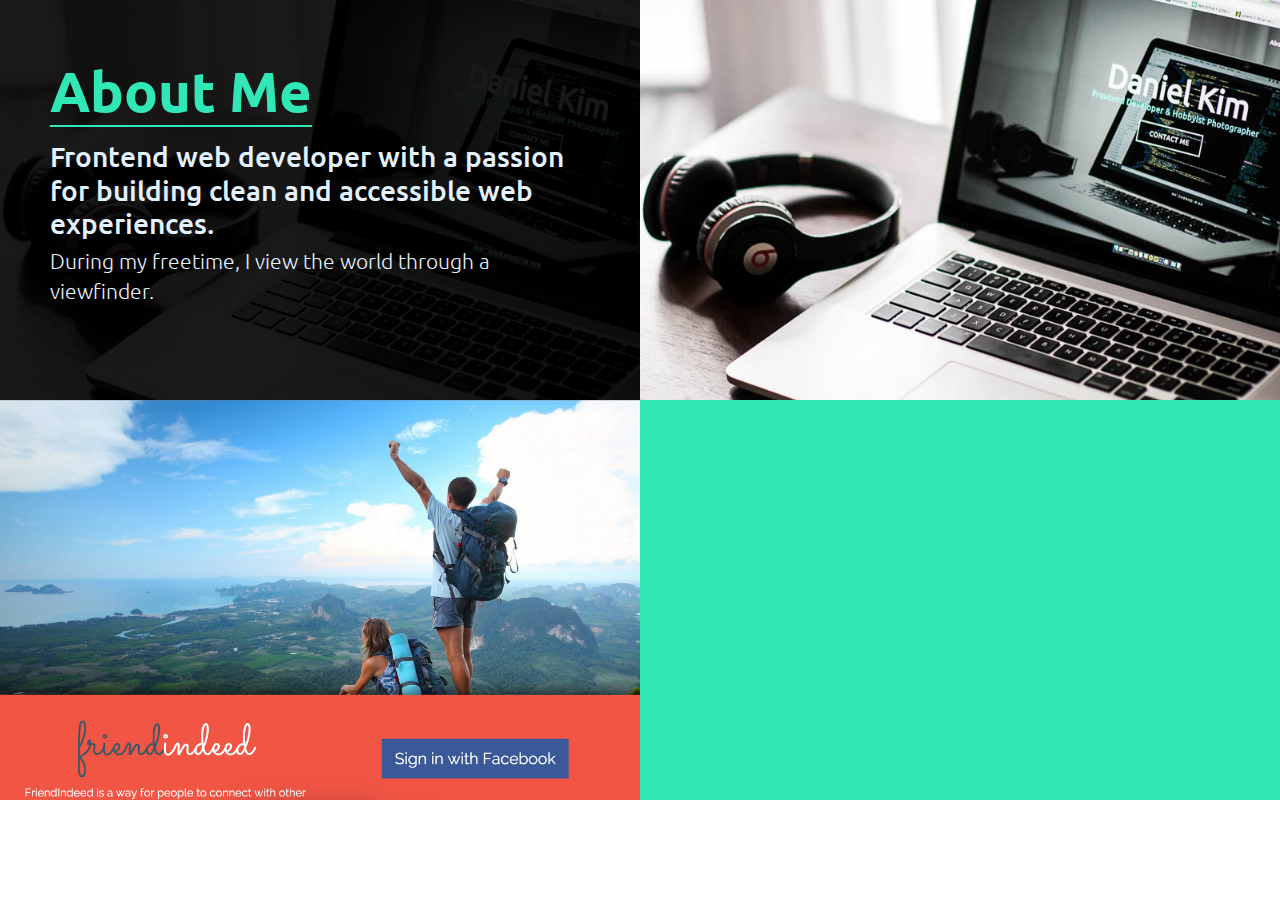
==== index.html @ d2d0f6fd "first commit" ====
<!DOCTYPE html>
<html lang="en">

<head>
	<meta charset="UTF-8">
	<title>site2</title>
	<link rel="stylesheet" href="https://maxcdn.bootstrapcdn.com/bootstrap/3.3.1/css/bootstrap.min.css">
	<link rel="stylesheet" href="https://maxcdn.bootstrapcdn.com/font-awesome/4.3.0/css/font-awesome.min.css">
	<link rel="stylesheet" href="css/style.css">
	<meta name="viewport" content="width=device-width, initial-scale=1">
</head>

<body>
	<div class="page" id="projects">
		<div class="container-fluid">
			<div class="row">

				<section class="col-sm-6" id="aboutme">
					<div class="project-container">
						<div class="project">
							<span class="project-title">About Me</span><br>
							<span class="project-desc">Frontend web developer with a passion for building clean and accessible web experiences.</span><br>
							<span class="project-build">During my freetime, I view the world through a viewfinder.</span><br><br>
						</div>
					</div>
				</section>

				<section class="col-sm-6" id="aboutme">
					<div class="project-container">
						<div class="project">
							<span class="project-title">yes!chef</span><br>
							<span class="project-desc">store your favorite recipes</span><br>
							<span class="project-build">built with: Rails, MongoDB, Bootstrap</span><br><br>
							<a href="https://yeschef.herokuapp.com" class="btn-visit"> Visit Me </a>
						</div>
					</div>
				</section>


				<section class="col-sm-6" id="fi">
					<div class="project-container">
						<div class="project">
							<span class="project-title">friendindeed</span>
							<span class="project-desc">spread kindness through good deeds></span><br>
							<span class="project-build">built with: Rails, PostgreSQL, Bootstrspan</span><br><br>
							<a href="https://friendindeed.herokuapp.com" class="btn-visit"> Visit Me </a>
						</div>
					</div>
				</section>

				<section class="col-sm-6" id="fi">
					<div class="contact-container">
						<div class="project">
							<span class="project-title">Contact Me</span>
							<span class="project-desc">Email: mrdanielkim@gmail.com<br>Phone: 213.500.6353</span><br>
							<!-- <span class="project-build">built with: Rails, PostgreSQL, Bootstrspan</span><br><br> -->
							<a href="https://github.com/jolamola"><i class="fa fa-github-alt fa-2x fa-icon-custom"></i></a>
							<a href="http://www.linkedin.com/in/mrdanielkim"><i class="fa fa-linkedin fa-2x fa-icon-custom"></i></a>
							<!-- <a href="https://friendindeed.herokuapp.com" class="btn-visit"> Visit Me </a> -->
						</div>
					</div>
				</section>

		






			</div>
		</div>

	</div>
</body>

</html>
---- css/style.css ----
@import url(http://fonts.googleapis.com/css?family=Ubuntu:300,400,500,700);

/*font-family: 'Roboto', sans-serif;*/
/* light blue:E4F1FE*/

h1, h2, h3, h4, h5, h6 {
	margin: 0;
}

.project-container {
	min-height: 400px;
}

#projects section  {
	padding:0;
}
#yeschef {
	background: url("../images/yeschef.png");
	background-size: cover;
	background-repeat: no-repeat;
	background-position: center center;
	height:auto;
}

#fi {
	background: url("../images/fi.png");
	background-size: cover;
	background-repeat: no-repeat;
	background-position: center center;
	height:auto;
}

#aboutme {
	background: url("../images/aboutme.jpg");
	background-size: cover;
	background-repeat: no-repeat;
	background-position: center center;
	height: auto;
}

.project{
	opacity: 0;
	padding-top: 50px;
	padding-left: 50px;
	padding-right: 50px;
}

.project-container:hover .project {
	opacity: 1;
	color: white;
	display: block;
}

.project-container:hover {
	background-color: rgba(0,0,0,0.9);
	-webkit-transition: all linear 0.1s;
	-moz-transition: all linear 0.1s;
	transition: all linear 0.1s;
}

.project-title {
	font-family: 'Ubuntu', sans-serif;
	font-weight: 700;
	color: #31E7B6;
	font-size: 4em;
	border-bottom: 2px solid #31E7B6;
}

.project-desc {
	font-family: 'Ubuntu', sans-serif;
	font-weight: 500;
	color: #E4F1FE;
	font-size: 2em;
	line-height: 1.2em;
	display: block;
	margin-top: 10px;
}

.project-build {
	font-family: 'Ubuntu', sans-serif;
	font-weight: 300;
	color: #E4F1FE;
	font-size: 1.5em;
	display: block;
	margin-top: -15px;
}

.contact-container {
	min-height: 400px;
	background-color: #31E7B6;
}

.contact-container:hover .project {
	opacity: 1;
	color: white;
	display: block;
}
.contact-container:hover {
	background-color: rgba(0,0,0,0.9);
	-webkit-transition: all linear 0.1s;
	-moz-transition: all linear 0.1s;
	transition: all linear 0.1s;
}

/*Buttons and Icons*/
.btn-visit {
	font-family: 'Ubuntu', sans-serif;
	font-weight: 400;
	color: #31E7B6;
	background: transparent;
	font-size: 20px;
	border: 1px solid #31E7B6;
	border-radius: 2px;	
	padding: 5px 25px;
	text-transform: uppercase;
	box-shadow: inset 0 0 0 0 #31E7B6;
	-webkit-transition: all linear 0.2s;
	-moz-transition: all linear 0.2s;
	transition: all linear 0.2s;
}

.btn-visit:hover {
	box-shadow: inset 0 0 0 50px #31E7B6;
	color: #000;
	text-decoration: none;
}

.fa-icon-custom {
	color: #31E7B6;
	margin-right: 10px;
	-webkit-transition: all linear 0.2s;
	-moz-transition: all linear 0.2s;
	transition: all linear 0.2s;
}

.fa-icon-custom:hover {
	color: #E4F1FE;
}
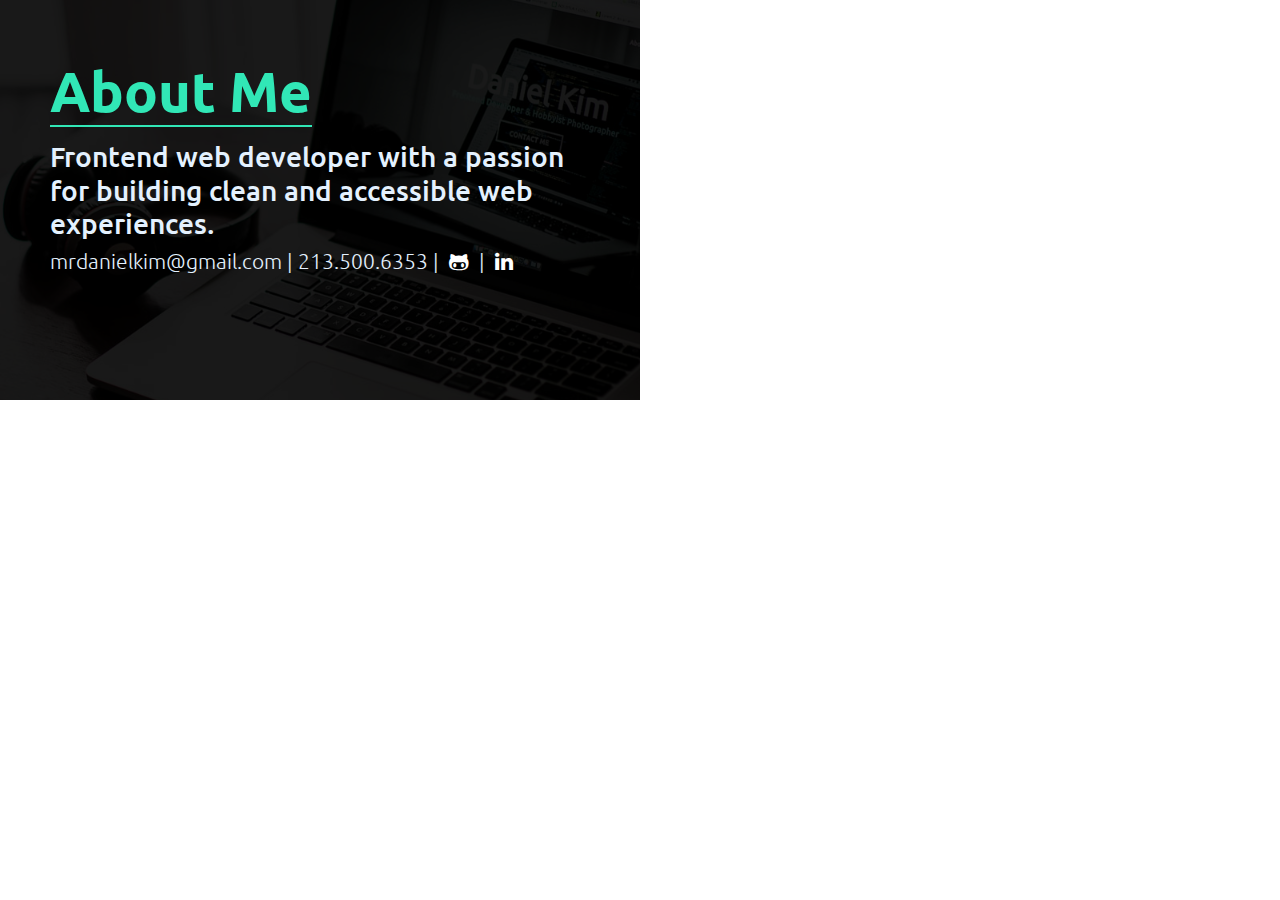
==== commit a180677b: "reorder squares:" ====
--- a/index.html
+++ b/index.html
@@ -20,12 +20,14 @@
 						<div class="project">
 							<span class="project-title">About Me</span><br>
 							<span class="project-desc">Frontend web developer with a passion for building clean and accessible web experiences.</span><br>
-							<span class="project-build">During my freetime, I view the world through a viewfinder.</span><br><br>
+							<span class="project-build">mrdanielkim@gmail.com | 213.500.6353 | 
+							<a href="https://github.com/jolamola"><i class="fa fa-github-alt fa-1x fa-icon-custom"></i></a> | 
+							<a href="http://www.linkedin.com/in/mrdanielkim"><i class="fa fa-linkedin fa-1x fa-icon-custom"></i></a></span><br><br>
 						</div>
 					</div>
 				</section>
 
-				<section class="col-sm-6" id="aboutme">
+				<section class="col-sm-6" id="yc">
 					<div class="project-container">
 						<div class="project">
 							<span class="project-title">yes!chef</span><br>
@@ -48,15 +50,13 @@
 					</div>
 				</section>
 
-				<section class="col-sm-6" id="fi">
-					<div class="contact-container">
+				<section class="col-sm-6" id="photos">
+					<div class="project-container">
 						<div class="project">
-							<span class="project-title">Contact Me</span>
-							<span class="project-desc">Email: mrdanielkim@gmail.com<br>Phone: 213.500.6353</span><br>
+							<span class="project-title">Photography</span>
+							<span class="project-desc">A sample of my work</span><br>
 							<!-- <span class="project-build">built with: Rails, PostgreSQL, Bootstrspan</span><br><br> -->
-							<a href="https://github.com/jolamola"><i class="fa fa-github-alt fa-2x fa-icon-custom"></i></a>
-							<a href="http://www.linkedin.com/in/mrdanielkim"><i class="fa fa-linkedin fa-2x fa-icon-custom"></i></a>
-							<!-- <a href="https://friendindeed.herokuapp.com" class="btn-visit"> Visit Me </a> -->
+							<a href="#" class="btn-visit"> Visit Me </a>
 						</div>
 					</div>
 				</section>
--- a/css/style.css
+++ b/css/style.css
@@ -1,4 +1,5 @@
 @import url(http://fonts.googleapis.com/css?family=Ubuntu:300,400,500,700);
+@import url(http://fonts.googleapis.com/css?family=Sacramento|Chelsea+Market);
 
 /*font-family: 'Roboto', sans-serif;*/
 /* light blue:E4F1FE*/
@@ -96,12 +97,20 @@
 	display: block;
 }
 .contact-container:hover {
-	background-color: rgba(0,0,0,0.9);
+	background-color: rgba(0,0,0,1);
 	-webkit-transition: all linear 0.1s;
 	-moz-transition: all linear 0.1s;
 	transition: all linear 0.1s;
 }
-
+.contact-container:hover h1 {
+	opacity: 0;
+}
+.contact-title {
+	font-family: 'Ubuntu', sans-serif;
+	font-weight: 500;
+	color: #000;
+	font-size: 5em;
+}
 /*Buttons and Icons*/
 .btn-visit {
 	font-family: 'Ubuntu', sans-serif;
@@ -126,13 +135,22 @@
 }
 
 .fa-icon-custom {
-	color: #31E7B6;
-	margin-right: 10px;
+	color: #fff;
+	margin: 0 5px;
 	-webkit-transition: all linear 0.2s;
 	-moz-transition: all linear 0.2s;
 	transition: all linear 0.2s;
 }
 
 .fa-icon-custom:hover {
-	color: #E4F1FE;
+	color: #31E7B6;
 }
+
+
+
+
+
+
+
+
+
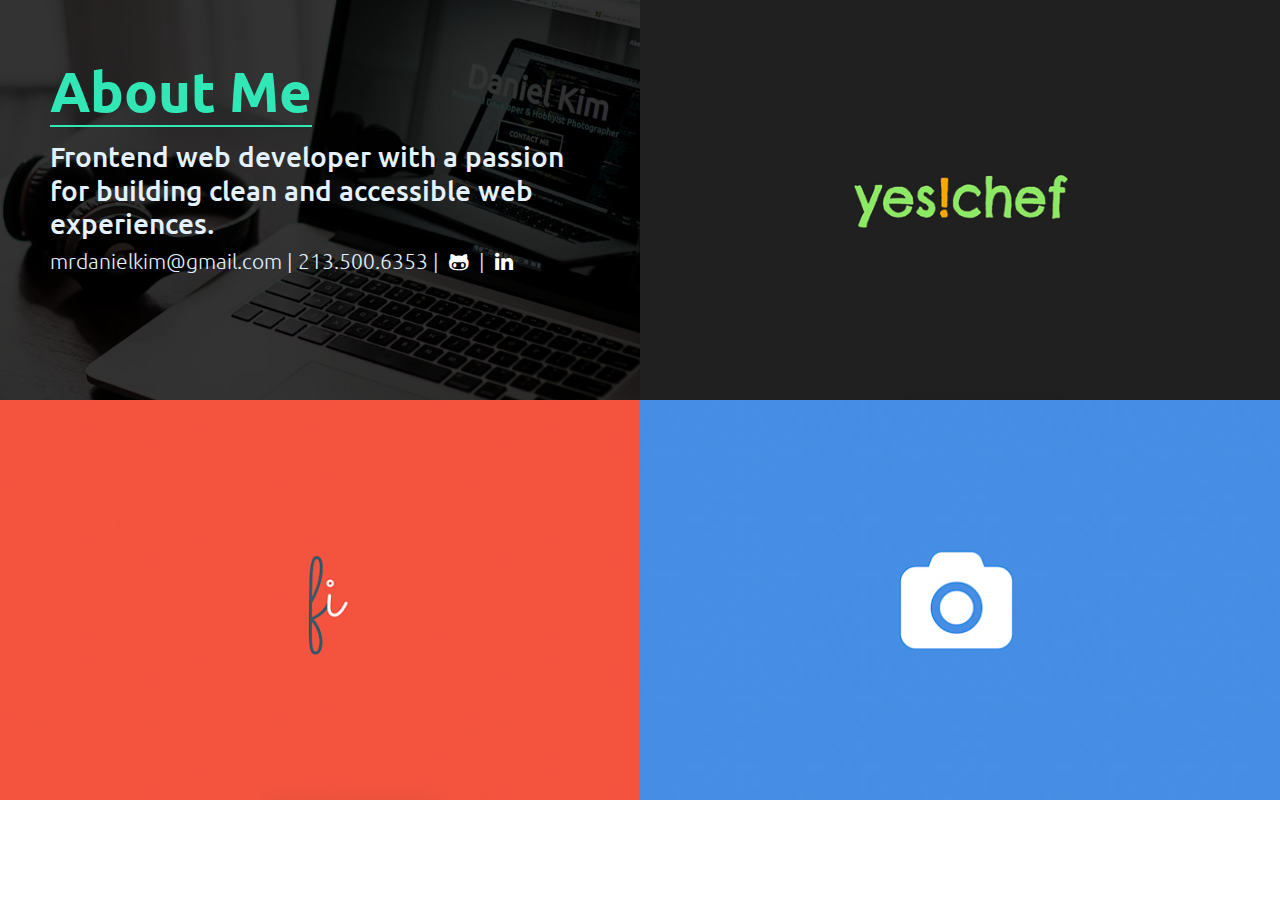
==== commit c8f8c485: "adds bgs" ====
--- a/index.html
+++ b/index.html
@@ -27,7 +27,7 @@
 					</div>
 				</section>
 
-				<section class="col-sm-6" id="yc">
+				<section class="col-sm-6" id="yeschef">
 					<div class="project-container">
 						<div class="project">
 							<span class="project-title">yes!chef</span><br>
@@ -44,7 +44,7 @@
 						<div class="project">
 							<span class="project-title">friendindeed</span>
 							<span class="project-desc">spread kindness through good deeds></span><br>
-							<span class="project-build">built with: Rails, PostgreSQL, Bootstrspan</span><br><br>
+							<span class="project-build">built with: Rails, PostgreSQL, Bootstrap</span><br><br>
 							<a href="https://friendindeed.herokuapp.com" class="btn-visit"> Visit Me </a>
 						</div>
 					</div>
--- a/css/style.css
+++ b/css/style.css
@@ -16,7 +16,7 @@
 	padding:0;
 }
 #yeschef {
-	background: url("../images/yeschef.png");
+	background: url("../images/yc.jpg");
 	background-size: cover;
 	background-repeat: no-repeat;
 	background-position: center center;
@@ -24,7 +24,7 @@
 }
 
 #fi {
-	background: url("../images/fi.png");
+	background: url("../images/fi.jpg");
 	background-size: cover;
 	background-repeat: no-repeat;
 	background-position: center center;
@@ -37,6 +37,13 @@
 	background-repeat: no-repeat;
 	background-position: center center;
 	height: auto;
+}
+#photos {
+	background: url("../images/photos.jpg");
+	background-size: cover;
+	background-repeat: no-repeat;
+	background-position: center center;
+	height: auto;	
 }
 
 .project{
@@ -53,7 +60,7 @@
 }
 
 .project-container:hover {
-	background-color: rgba(0,0,0,0.9);
+	background-color: rgba(0,0,0,0.8);
 	-webkit-transition: all linear 0.1s;
 	-moz-transition: all linear 0.1s;
 	transition: all linear 0.1s;
@@ -86,33 +93,9 @@
 	margin-top: -15px;
 }
 
-.contact-container {
-	min-height: 400px;
-	background-color: #31E7B6;
-}
-
-.contact-container:hover .project {
-	opacity: 1;
-	color: white;
-	display: block;
-}
-.contact-container:hover {
-	background-color: rgba(0,0,0,1);
-	-webkit-transition: all linear 0.1s;
-	-moz-transition: all linear 0.1s;
-	transition: all linear 0.1s;
-}
-.contact-container:hover h1 {
-	opacity: 0;
-}
-.contact-title {
-	font-family: 'Ubuntu', sans-serif;
-	font-weight: 500;
-	color: #000;
-	font-size: 5em;
-}
 /*Buttons and Icons*/
-.btn-visit {
+.btn-visit,
+.btn-visit:focus {
 	font-family: 'Ubuntu', sans-serif;
 	font-weight: 400;
 	color: #31E7B6;
@@ -122,13 +105,14 @@
 	border-radius: 2px;	
 	padding: 5px 25px;
 	text-transform: uppercase;
+	text-decoration: none;
 	box-shadow: inset 0 0 0 0 #31E7B6;
 	-webkit-transition: all linear 0.2s;
 	-moz-transition: all linear 0.2s;
 	transition: all linear 0.2s;
 }
 
-.btn-visit:hover {
+.btn-visit:hover  {
 	box-shadow: inset 0 0 0 50px #31E7B6;
 	color: #000;
 	text-decoration: none;
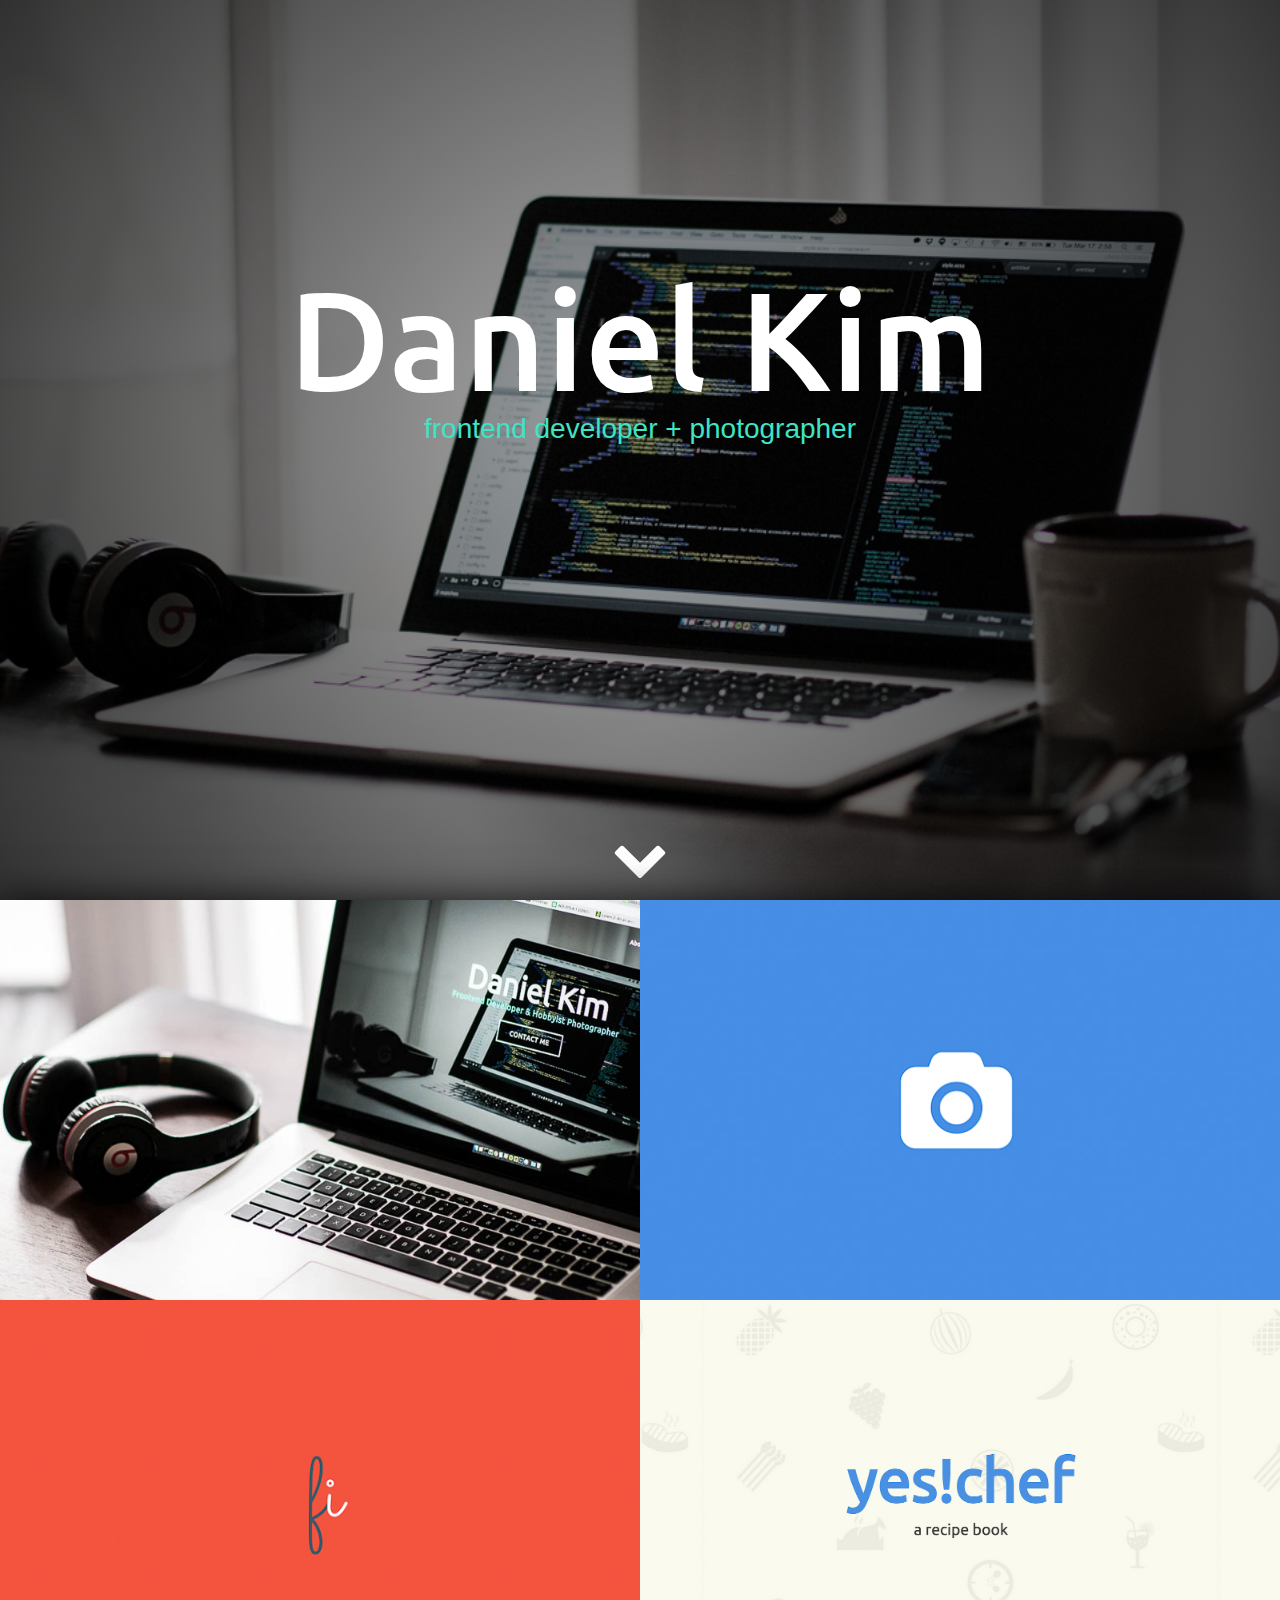
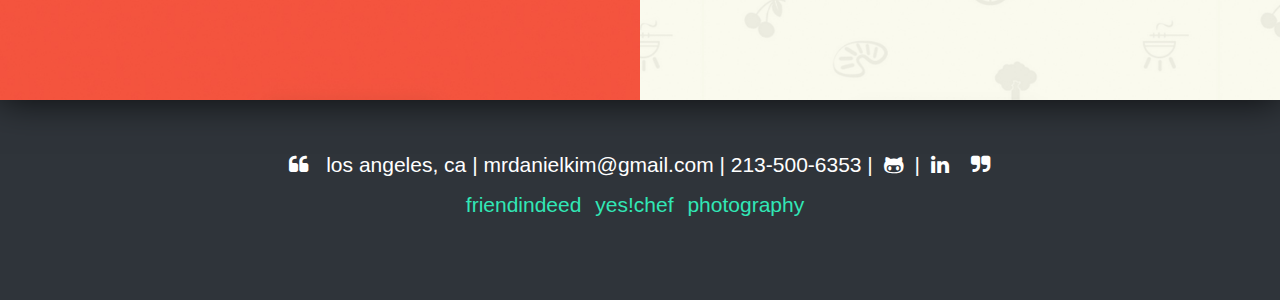
==== commit 935b545e: "rwd attempt1" ====
--- a/index.html
+++ b/index.html
@@ -7,61 +7,103 @@
 	<link rel="stylesheet" href="https://maxcdn.bootstrapcdn.com/bootstrap/3.3.1/css/bootstrap.min.css">
 	<link rel="stylesheet" href="https://maxcdn.bootstrapcdn.com/font-awesome/4.3.0/css/font-awesome.min.css">
 	<link rel="stylesheet" href="css/style.css">
+	<link rel="stylesheet" href="css/animate.css">
+	
+	<script type="text/javascript" src="js/jquery-1.9.1.min.js"></script>
+	<script type="text/javascript" src="js/smoothscroll.js"></script>
 	<meta name="viewport" content="width=device-width, initial-scale=1">
 </head>
 
+
 <body>
-	<div class="page" id="projects">
-		<div class="container-fluid">
-			<div class="row">
+	<div id="intro">
+		<div class="intro-text">
+			<h1 class="intro-name fadeInDown animated">Daniel Kim</h1>
+			<h5 class="intro-desc fadeInDown animated">frontend developer + photographer</h5>
+		</div>
 
-				<section class="col-sm-6" id="aboutme">
-					<div class="project-container">
-						<div class="project">
-							<span class="project-title">About Me</span><br>
-							<span class="project-desc">Frontend web developer with a passion for building clean and accessible web experiences.</span><br>
-							<span class="project-build">mrdanielkim@gmail.com | 213.500.6353 | 
-							<a href="https://github.com/jolamola"><i class="fa fa-github-alt fa-1x fa-icon-custom"></i></a> | 
-							<a href="http://www.linkedin.com/in/mrdanielkim"><i class="fa fa-linkedin fa-1x fa-icon-custom"></i></a></span><br><br>
+		<div id="downIcon_container">
+			<div id="downIcon" class="zoomIn animated">
+				<p class="animated pulse infinite"><i class="fa fa-chevron-down fa-2x"></i></p>
+			</div>
+		</div>
+	</div>
+
+	<div id="body_content">
+		<div class="page" id="projects">
+			<div id="section1" class="container-fluid">
+				<div class="row">
+
+					<section class="col-sm-6" id="aboutme">
+						<div class="project-container">
+							<div class="project">
+								<span class="project-title">About Me</span><br>
+								<span class="project-desc">Frontend web developer with a passion for building clean and accessible web experiences.</span><br>
+								<span class="project-build">
+									mrdanielkim@gmail.com | 213.500.6353 | 
+									<a href="https://github.com/jolamola"><i class="fa fa-github-alt fa-1x fa-icon-custom"></i></a> | 
+									<a href="http://www.linkedin.com/in/mrdanielkim"><i class="fa fa-linkedin fa-1x fa-icon-custom"></i></a>
+								</span> <br><br>
+							</div>
 						</div>
-					</div>
-				</section>
+					</section> <!-- About me -->
 
-				<section class="col-sm-6" id="yeschef">
-					<div class="project-container">
-						<div class="project">
-							<span class="project-title">yes!chef</span><br>
-							<span class="project-desc">store your favorite recipes</span><br>
-							<span class="project-build">built with: Rails, MongoDB, Bootstrap</span><br><br>
-							<a href="https://yeschef.herokuapp.com" class="btn-visit"> Visit Me </a>
+					<section class="col-sm-6" id="photos">
+						<div class="project-container">
+							<div class="project">
+								<span class="project-title">Photography</span>
+								<span class="project-desc">A sample of my work</span><br><br>
+								<a href="#" class="btn-visit"> Visit Me </a>
+							</div>
 						</div>
-					</div>
-				</section>
+					</section> <!-- photography -->
+
+					<section class="col-sm-6" id="fi">
+						<div class="project-container">
+							<div class="project">
+								<span class="project-title">friendindeed</span>
+								<span class="project-desc">spread kindness through good deeds</span><br>
+								<span class="project-build">built with: Rails, PostgreSQL, Bootstrap</span><br><br>
+								<a href="https://friendindeed.herokuapp.com" class="btn-visit"> Visit Me </a>
+							</div>
+						</div>
+					</section> <!-- friendindeed project -->
+
+					<section class="col-sm-6" id="yeschef">
+						<div class="project-container">
+							<div class="project">
+								<span class="project-title">yes!chef</span><br>
+								<span class="project-desc">store your favorite recipes</span><br>
+								<span class="project-build">built with: Rails, MongoDB, Bootstrap</span><br><br>
+								<a href="https://yeschef.herokuapp.com" class="btn-visit"> Visit Me </a>
+							</div>
+						</div>
+					</section> <!-- yeschef project -->
+
+				</div> <!-- row -->
+			</div> <!-- container-fluid -->
 
 
-				<section class="col-sm-6" id="fi">
-					<div class="project-container">
-						<div class="project">
-							<span class="project-title">friendindeed</span>
-							<span class="project-desc">spread kindness through good deeds></span><br>
-							<span class="project-build">built with: Rails, PostgreSQL, Bootstrap</span><br><br>
-							<a href="https://friendindeed.herokuapp.com" class="btn-visit"> Visit Me </a>
-						</div>
-					</div>
-				</section>
+		</div> <!-- page/projects -->
+	</div> <!-- slide 1 -->
 
-				<section class="col-sm-6" id="photos">
-					<div class="project-container">
-						<div class="project">
-							<span class="project-title">Photography</span>
-							<span class="project-desc">A sample of my work</span><br>
-							<!-- <span class="project-build">built with: Rails, PostgreSQL, Bootstrspan</span><br><br> -->
-							<a href="#" class="btn-visit"> Visit Me </a>
-						</div>
-					</div>
-				</section>
+	<div id="footer">
+		<div id="footer_content" class="container">
+			<div id="contactme">
+				<p>
+					<i class="fa fa-quote-left"></i>&nbsp;&nbsp;
+					los angeles, ca | mrdanielkim@gmail.com | 213-500-6353 | 
+					<a href="https://github.com/jolamola"><i class="fa fa-github-alt fa-icon-custom"></i></a> | 
+					<a href="http://www.linkedin.com/in/mrdanielkim"><i class="fa fa-linkedin fa-icon-custom"></i></a>&nbsp;&nbsp;
+					<i class="fa fa-quote-right"></i>
+				</p>
+			</div>
+			<div id="contactme_proj">
+				<a href="#">friendindeed</a>
+				<a href="#">yes!chef</a>
+				<a href="#">photography</a>
 
-		
+
 
 
 
@@ -69,9 +111,18 @@
 
 
 			</div>
+
+
+
+
+
+
 		</div>
 
 	</div>
+
+	<script type="text/javascript" src="js/main.js"></script>
+
 </body>
 
 </html>--- a/css/style.css
+++ b/css/style.css
@@ -1,6 +1,7 @@
 @import url(http://fonts.googleapis.com/css?family=Ubuntu:300,400,500,700);
 @import url(http://fonts.googleapis.com/css?family=Sacramento|Chelsea+Market);
 
+
 /*font-family: 'Roboto', sans-serif;*/
 /* light blue:E4F1FE*/
 
@@ -8,15 +9,86 @@
 	margin: 0;
 }
 
+body {
+	width: 100%;
+	height: 100%;
+}
+
+/***************** LANDING PAGE *********************/
+@media(max-width: 505px) {
+	.intro-text {
+		padding: 150px 0 0 0;
+		font-size: .8em;
+	}
+}
+
+@media(max-width: 768px) {
+	.intro-text {
+		padding: 200px 0 0 0;
+		font-size: .8em;
+	}
+}
+
+
+#intro {
+	position: relative;
+	background: radial-gradient(circle, rgba(0,0,0,.3), rgba(0,0,0,.8)),url('../images/MNO_6142.jpg') center center no-repeat fixed;
+	background-size: cover;
+	height: 100vh;
+	width: 100%;
+}
+
+#intro h1 {
+	font-family: 'Ubuntu', sans-serif;
+	text-align: center;
+	color: #fff;
+	font-size: 10em;
+}
+
+#intro h5 {
+	text-align: center;
+	color: #3ee4c4;
+	font-size: 2em;
+	-webkit-animation-delay: .4s;
+	animation-delay: .4s;
+}
+.intro-text {
+	padding: 260px 0 260px 0;
+	/*vertical-align: middle;*/
+}
+#downIcon_container {
+	position: absolute;
+	width: 100%;
+	bottom: 5px;
+	text-align: center;
+
+}
+#downIcon_container p {
+	font-size: 2em;
+	color: #fff;
+}
+#downIcon {
+	line-height: 0;
+	-webkit-animation-delay: .8s;
+	animation-delay: .8s;
+}
+
+
+
+
+/************** PROJECTS/NAV *********************/
 .project-container {
 	min-height: 400px;
 }
-
+#body_content {
+	position: relative;
+	box-shadow: 0 0px 36px 0px rgba(0,0,0,0.8);
+}
 #projects section  {
 	padding:0;
 }
 #yeschef {
-	background: url("../images/yc.jpg");
+	background: url("../images/yc4.jpg");
 	background-size: cover;
 	background-repeat: no-repeat;
 	background-position: center center;
@@ -93,27 +165,61 @@
 	margin-top: -15px;
 }
 
-/*Buttons and Icons*/
+/****************** FOOTER ******************/
+
+#footer{
+	background-color: #2F343A;
+	height: 200px;
+}
+#footer h1 {
+	color: #31e7b6;
+	font-family: "Ubuntu", sans-serif;
+	font-size: 4em;
+	text-align: center;
+	padding-top: 50px;
+}
+#contactme p {
+	font-size: 1.5em;
+	color: #fff;
+	text-align: center;
+	margin-top: 50px;
+}
+#contactme_proj {
+	margin-top: 10px;
+	display: block;
+	text-align: center;
+}
+#contactme_proj a {
+	font-size: 1.5em;
+	color: #31e7b6;
+	margin-right: 10px;
+}
+#contactme_proj a:hover {
+	color: #fff;
+	text-decoration: none;
+}
+
+/****************** buttons and icons ******************/
 .btn-visit,
 .btn-visit:focus {
 	font-family: 'Ubuntu', sans-serif;
 	font-weight: 400;
-	color: #31E7B6;
+	color: #3ee4c4;
 	background: transparent;
 	font-size: 20px;
-	border: 1px solid #31E7B6;
+	border: 1px solid #3ee4c4;
 	border-radius: 2px;	
-	padding: 5px 25px;
+	padding: 15px 30px;
 	text-transform: uppercase;
 	text-decoration: none;
-	box-shadow: inset 0 0 0 0 #31E7B6;
-	-webkit-transition: all linear 0.2s;
-	-moz-transition: all linear 0.2s;
-	transition: all linear 0.2s;
+	box-shadow: inset 0 0 0 0 #3ee4c4;
+	-webkit-transition: all linear 0.3s;
+	-moz-transition: all linear 0.3s;
+	transition: all linear 0.3s;
 }
 
 .btn-visit:hover  {
-	box-shadow: inset 0 0 0 50px #31E7B6;
+	box-shadow: inset 100px -100px 0 0 #3ee4c4;
 	color: #000;
 	text-decoration: none;
 }
@@ -127,14 +233,59 @@
 }
 
 .fa-icon-custom:hover {
-	color: #31E7B6;
-}
-
-
-
-
-
-
-
-
-
+	color: #3ee4c4;
+}
+
+/**************** Animated Button ***********************/
+.button_box {
+	width: 150px;
+	height: 60px;
+	position: relative;
+	/*overflow: hidden;*/
+	background-color: transparent;
+}
+.button_box p {
+	font-size: 2em;
+	color: white;
+	margin: 10px 0 0 25px;
+}
+
+svg {
+	position: absolute;
+	top: 0;
+	left: 0;
+}
+.button_box svg line.top,
+.button_box svg line.bottom {
+	stroke-width: 3;
+	stroke: #3ee4c4;
+	fill: none;
+	stroke-dasharray: 150;
+	-webkit-transition: -webkit-transform .5s ease-out;
+	transition: transform .5s ease-out;
+}
+.button_box svg line.left,
+.button_box svg line.right {
+	stroke-width: 3;
+	stroke: #3ee4c4;
+	fill: none;
+	stroke-dasharray: 60;
+	-webkit-transition: -webkit-transform .5s ease-out;
+	transition: transform .5s ease-out;
+}
+.button_box:hover svg line.top {
+	-webkit-transform: translateX(-340px);
+	transform: translateX(-340px);
+}
+.button_box:hover svg line.bottom {
+	-webkit-transform: translateX(340px);
+	transform: translateX(340px);
+}
+.button_box:hover svg line.right {
+	-webkit-transform: translateY(-60px);
+	transform: translateY(-60px);
+}
+.button_box:hover svg line.left {
+	-webkit-transform: translateY(60px);
+	transform: translateY(60px);
+}